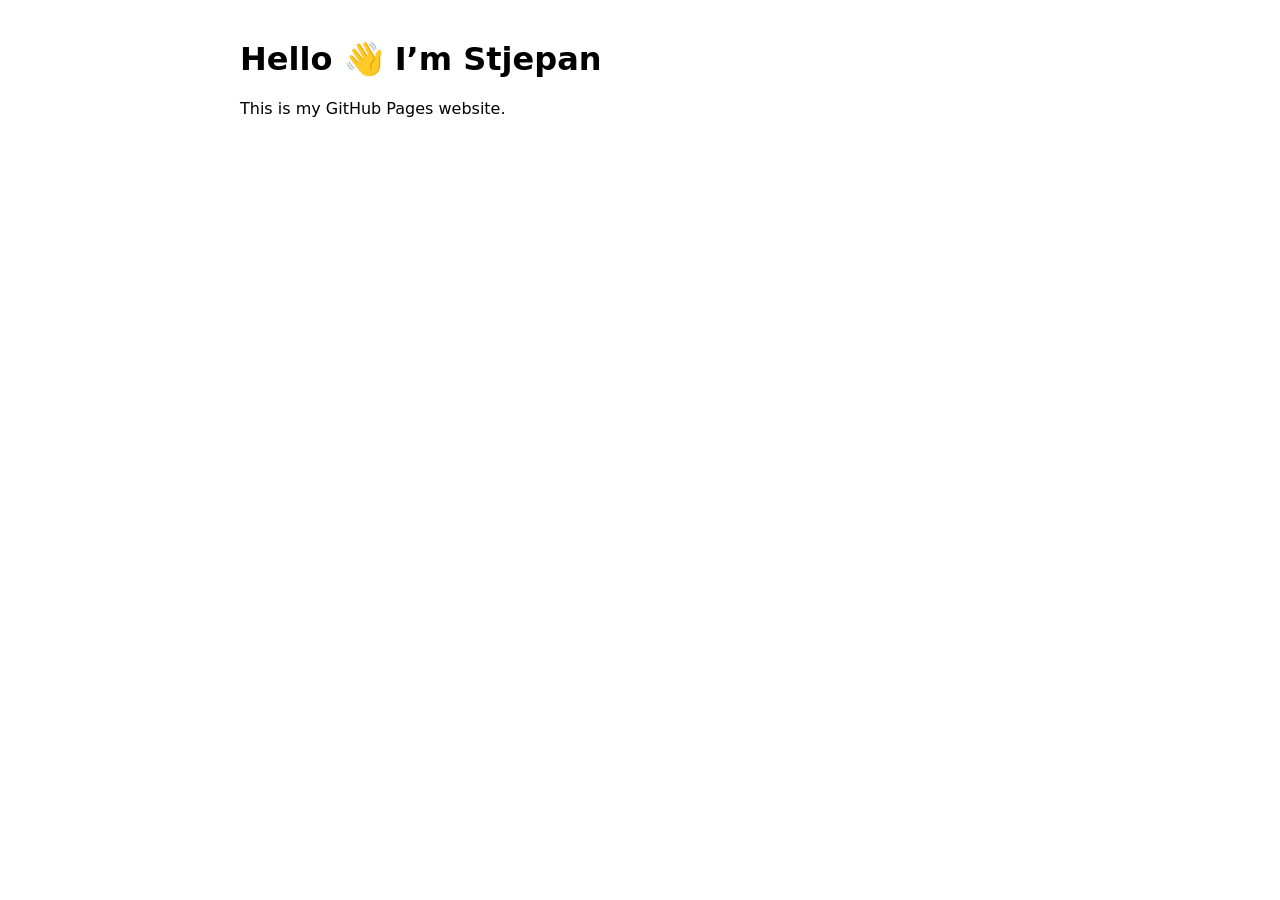
==== index.html @ a8e696cf "Create index.html" ====
<!doctype html>
<html>
<head>
  <meta charset="utf-8" />
  <meta name="viewport" content="width=device-width, initial-scale=1" />
  <title>stjepanpicek</title>
</head>
<body style="font-family:system-ui;max-width:800px;margin:40px auto;padding:0 16px;">
  <h1>Hello 👋 I’m Stjepan</h1>
  <p>This is my GitHub Pages website.</p>
</body>
</html>
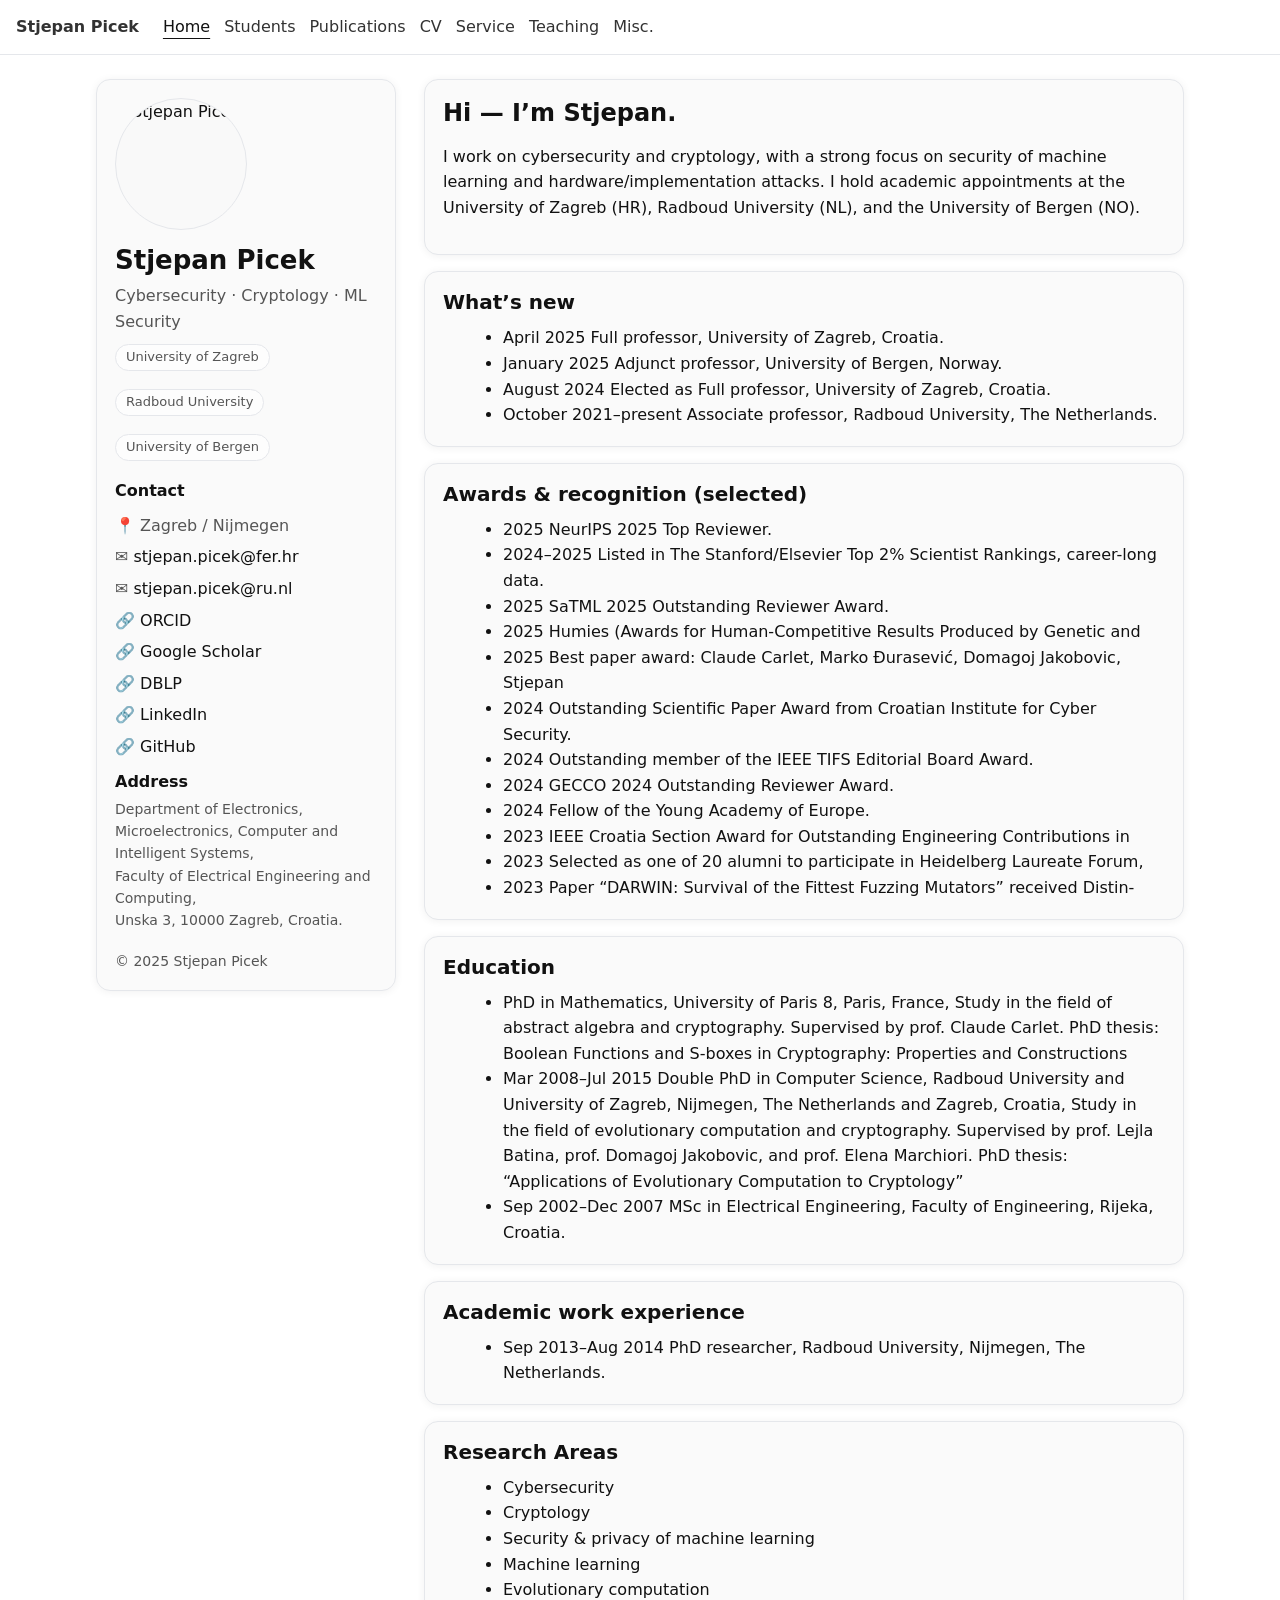
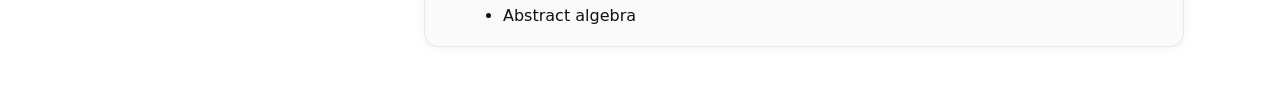
==== commit 8f438415: "Improved version" ====
--- a/index.html
+++ b/index.html
@@ -1,12 +1,117 @@
 <!doctype html>
-<html>
+<html lang="en">
 <head>
   <meta charset="utf-8" />
   <meta name="viewport" content="width=device-width, initial-scale=1" />
-  <title>stjepanpicek</title>
+  <title>Home · Stjepan Picek</title>
+  <link rel="stylesheet" href="/assets/style.css" />
 </head>
-<body style="font-family:system-ui;max-width:800px;margin:40px auto;padding:0 16px;">
-  <h1>Hello 👋 I’m Stjepan</h1>
-  <p>This is my GitHub Pages website.</p>
+<body>
+  <nav class="topnav">
+    <span class="brand"><a href="/" style="text-decoration:none;color:inherit;">Stjepan Picek</a></span>
+    <a class="active" href="/">Home</a>
+    <a class="" href="/students/">Students</a>
+    <a class="" href="/publications/">Publications</a>
+    <a class="" href="/cv/">CV</a>
+    <a class="" href="/service/">Service</a>
+    <a class="" href="/teaching/">Teaching</a>
+    <a class="" href="/misc/">Misc.</a>
+  </nav>
+
+  <div class="container">
+    <aside class="sidebar">
+      <img class="avatar" src="/assets/profile.png" alt="Stjepan Picek" />
+      <div class="name">Stjepan Picek</div>
+      <p class="subtitle">Cybersecurity · Cryptology · ML Security</p>
+
+      <div class="kv">
+        <span class="badge">University of Zagreb</span>
+        <span class="badge">Radboud University</span>
+        <span class="badge">University of Bergen</span>
+      </div>
+
+      <h3>Contact</h3>
+      <ul class="follow">
+        <li>📍 Zagreb / Nijmegen</li>
+        <li>✉️ <a href="mailto:stjepan.picek@fer.hr">stjepan.picek@fer.hr</a></li>
+        <li>✉️ <a href="mailto:stjepan.picek@ru.nl">stjepan.picek@ru.nl</a></li>
+        <li>🔗 <a href="https://orcid.org/0000-0001-7509-4337">ORCID</a></li>
+        <li>🔗 <a href="https://scholar.google.hr/citations?user=C1enS8IAAAAJ&hl=en">Google Scholar</a></li>
+        <li>🔗 <a href="https://dblp.org/pid/50/10230.html">DBLP</a></li>
+        <li>🔗 <a href="https://www.linkedin.com/in/stjepan-picek-88907ab8/">LinkedIn</a></li>
+        <li>🔗 <a href="https://github.com/stjepanpicek">GitHub</a></li>
+      </ul>
+
+      <h3>Address</h3>
+      <div class="small">
+        Department of Electronics, Microelectronics, Computer and Intelligent Systems,<br/>
+        Faculty of Electrical Engineering and Computing,<br/>
+        Unska 3, 10000 Zagreb, Croatia.
+      </div>
+
+      <div class="footer">© 2025 Stjepan Picek</div>
+    </aside>
+
+    <main class="main">
+      <section class="card">
+  <h1>Hi — I’m Stjepan.</h1>
+  <p>
+    I work on cybersecurity and cryptology, with a strong focus on security of machine learning and hardware/implementation attacks.
+    I hold academic appointments at the University of Zagreb (HR), Radboud University (NL), and the University of Bergen (NO).
+  </p>
+</section>
+<section class="card" id="whatsnew">
+  <h2>What’s new</h2>
+  <ul>
+  <li>April 2025 Full professor, University of Zagreb, Croatia.</li>
+  <li>January 2025 Adjunct professor, University of Bergen, Norway.</li>
+  <li>August 2024 Elected as Full professor, University of Zagreb, Croatia.</li>
+  <li>October 2021–present Associate professor, Radboud University, The Netherlands.</li>
+</ul>
+</section>
+<section class="card" id="awards">
+  <h2>Awards & recognition (selected)</h2>
+  <ul>
+  <li>2025 NeurIPS 2025 Top Reviewer.</li>
+  <li>2024–2025 Listed in The Stanford/Elsevier Top 2% Scientist Rankings, career-long data.</li>
+  <li>2025 SaTML 2025 Outstanding Reviewer Award.</li>
+  <li>2025 Humies (Awards for Human-Competitive Results Produced by Genetic and</li>
+  <li>2025 Best paper award: Claude Carlet, Marko Ðurasević, Domagoj Jakobovic, Stjepan</li>
+  <li>2024 Outstanding Scientific Paper Award from Croatian Institute for Cyber Security.</li>
+  <li>2024 Outstanding member of the IEEE TIFS Editorial Board Award.</li>
+  <li>2024 GECCO 2024 Outstanding Reviewer Award.</li>
+  <li>2024 Fellow of the Young Academy of Europe.</li>
+  <li>2023 IEEE Croatia Section Award for Outstanding Engineering Contributions in</li>
+  <li>2023 Selected as one of 20 alumni to participate in Heidelberg Laureate Forum,</li>
+  <li>2023 Paper “DARWIN: Survival of the Fittest Fuzzing Mutators” received Distin-</li>
+</ul>
+</section>
+<section class="card" id="education">
+  <h2>Education</h2>
+  <ul>
+  <li>PhD in Mathematics, University of Paris 8, Paris, France, Study in the field of abstract algebra and cryptography. Supervised by prof. Claude Carlet. PhD thesis: Boolean Functions and S-boxes in Cryptography: Properties and Constructions</li>
+  <li>Mar 2008–Jul 2015 Double PhD in Computer Science, Radboud University and University of Zagreb, Nijmegen, The Netherlands and Zagreb, Croatia, Study in the field of evolutionary computation and cryptography. Supervised by prof. Lejla Batina, prof. Domagoj Jakobovic, and prof. Elena Marchiori. PhD thesis: “Applications of Evolutionary Computation to Cryptology”</li>
+  <li>Sep 2002–Dec 2007 MSc in Electrical Engineering, Faculty of Engineering, Rijeka, Croatia.</li>
+</ul>
+</section>
+<section class="card" id="appointments">
+  <h2>Academic work experience</h2>
+  <ul>
+  <li>Sep 2013–Aug 2014 PhD researcher, Radboud University, Nijmegen, The Netherlands.</li>
+</ul>
+</section>
+<section class="card" id="research">
+  <h2>Research Areas</h2>
+  <ul>
+    <li>Cybersecurity</li>
+    <li>Cryptology</li>
+    <li>Security & privacy of machine learning</li>
+    <li>Machine learning</li>
+    <li>Evolutionary computation</li>
+    <li>Abstract algebra</li>
+  </ul>
+</section>
+    </main>
+  </div>
 </body>
 </html>
--- a/assets/style.css
+++ b/assets/style.css
@@ -0,0 +1,119 @@
+:root{
+  --bg:#ffffff;
+  --text:#111;
+  --muted:#555;
+  --border:#e5e7eb;
+  --link:#0b5fff;
+  --card:#fafafa;
+  --shadow:0 1px 8px rgba(0,0,0,.06);
+  --radius:14px;
+  --sidebar:300px;
+}
+@media (prefers-color-scheme: dark){
+  :root{
+    --bg:#0b0f14;
+    --text:#e8eef7;
+    --muted:#a8b3c5;
+    --border:#1f2a37;
+    --link:#6aa7ff;
+    --card:#0f1620;
+    --shadow:0 1px 10px rgba(0,0,0,.35);
+  }
+}
+*{box-sizing:border-box}
+html,body{height:100%}
+body{
+  margin:0;
+  font-family: system-ui, -apple-system, Segoe UI, Roboto, Arial, sans-serif;
+  background:var(--bg);
+  color:var(--text);
+  line-height:1.6;
+}
+a{color:var(--link); text-decoration:none}
+a:hover{text-decoration:underline}
+.container{
+  display:grid;
+  grid-template-columns: var(--sidebar) 1fr;
+  gap:28px;
+  max-width: 1120px;
+  margin: 0 auto;
+  padding: 24px 16px 48px;
+}
+@media (max-width: 900px){
+  .container{grid-template-columns:1fr; gap:16px}
+}
+.topnav{
+  display:flex;
+  flex-wrap:wrap;
+  gap:10px 14px;
+  padding: 14px 16px;
+  border-bottom:1px solid var(--border);
+  position:sticky;
+  top:0;
+  background: color-mix(in srgb, var(--bg) 92%, transparent);
+  backdrop-filter: blur(8px);
+  z-index:5;
+}
+.topnav .brand{font-weight:800; margin-right:10px}
+.topnav a{color:var(--text); opacity:.86}
+.topnav a.active{opacity:1; text-decoration:underline; text-underline-offset:6px}
+.sidebar{
+  position:sticky;
+  top:64px;
+  align-self:start;
+  padding:18px;
+  border:1px solid var(--border);
+  border-radius:var(--radius);
+  background:var(--card);
+  box-shadow: var(--shadow);
+}
+@media (max-width: 900px){
+  .sidebar{position:static}
+}
+.avatar{
+  width:132px;
+  height:132px;
+  border-radius:999px;
+  border:1px solid var(--border);
+  object-fit:cover;
+  display:block;
+  margin-bottom:10px;
+  background: color-mix(in srgb, var(--card) 70%, transparent);
+}
+.name{font-size:26px; font-weight:800; margin:6px 0 2px}
+.subtitle{color:var(--muted); margin:0 0 10px}
+.follow{list-style:none; padding:0; margin:12px 0 0;}
+.follow li{margin:6px 0; color:var(--muted)}
+.follow li a{color:var(--text)}
+.main{min-width:0}
+.card{
+  border:1px solid var(--border);
+  border-radius:var(--radius);
+  background:var(--card);
+  padding:18px;
+  box-shadow: var(--shadow);
+  margin: 0 0 16px;
+}
+h1,h2,h3{line-height:1.25}
+h1{margin:0 0 8px}
+h2{margin:0 0 10px; font-size:20px}
+h3{margin:12px 0 6px; font-size:16px}
+ul{margin:8px 0 0 20px}
+.small{color:var(--muted); font-size:14px}
+.footer{margin-top:18px; color:var(--muted); font-size:14px;}
+.badge{
+  display:inline-block;
+  padding:2px 10px;
+  border:1px solid var(--border);
+  border-radius:999px;
+  font-size:13px;
+  color:var(--muted);
+  margin: 0 8px 8px 0;
+}
+.kv{display:flex; flex-wrap:wrap; gap:10px}
+.kv .badge{background: color-mix(in srgb, var(--bg) 60%, transparent)}
+.pub-item{margin:10px 0}
+.pub-title{font-weight:700}
+.pub-meta{color:var(--muted); font-size:14px}
+.controls{display:flex; flex-wrap:wrap; gap:10px; align-items:center; margin: 10px 0 0}
+input,select{border:1px solid var(--border); border-radius:10px; padding:8px 10px; background:var(--bg); color:var(--text);}
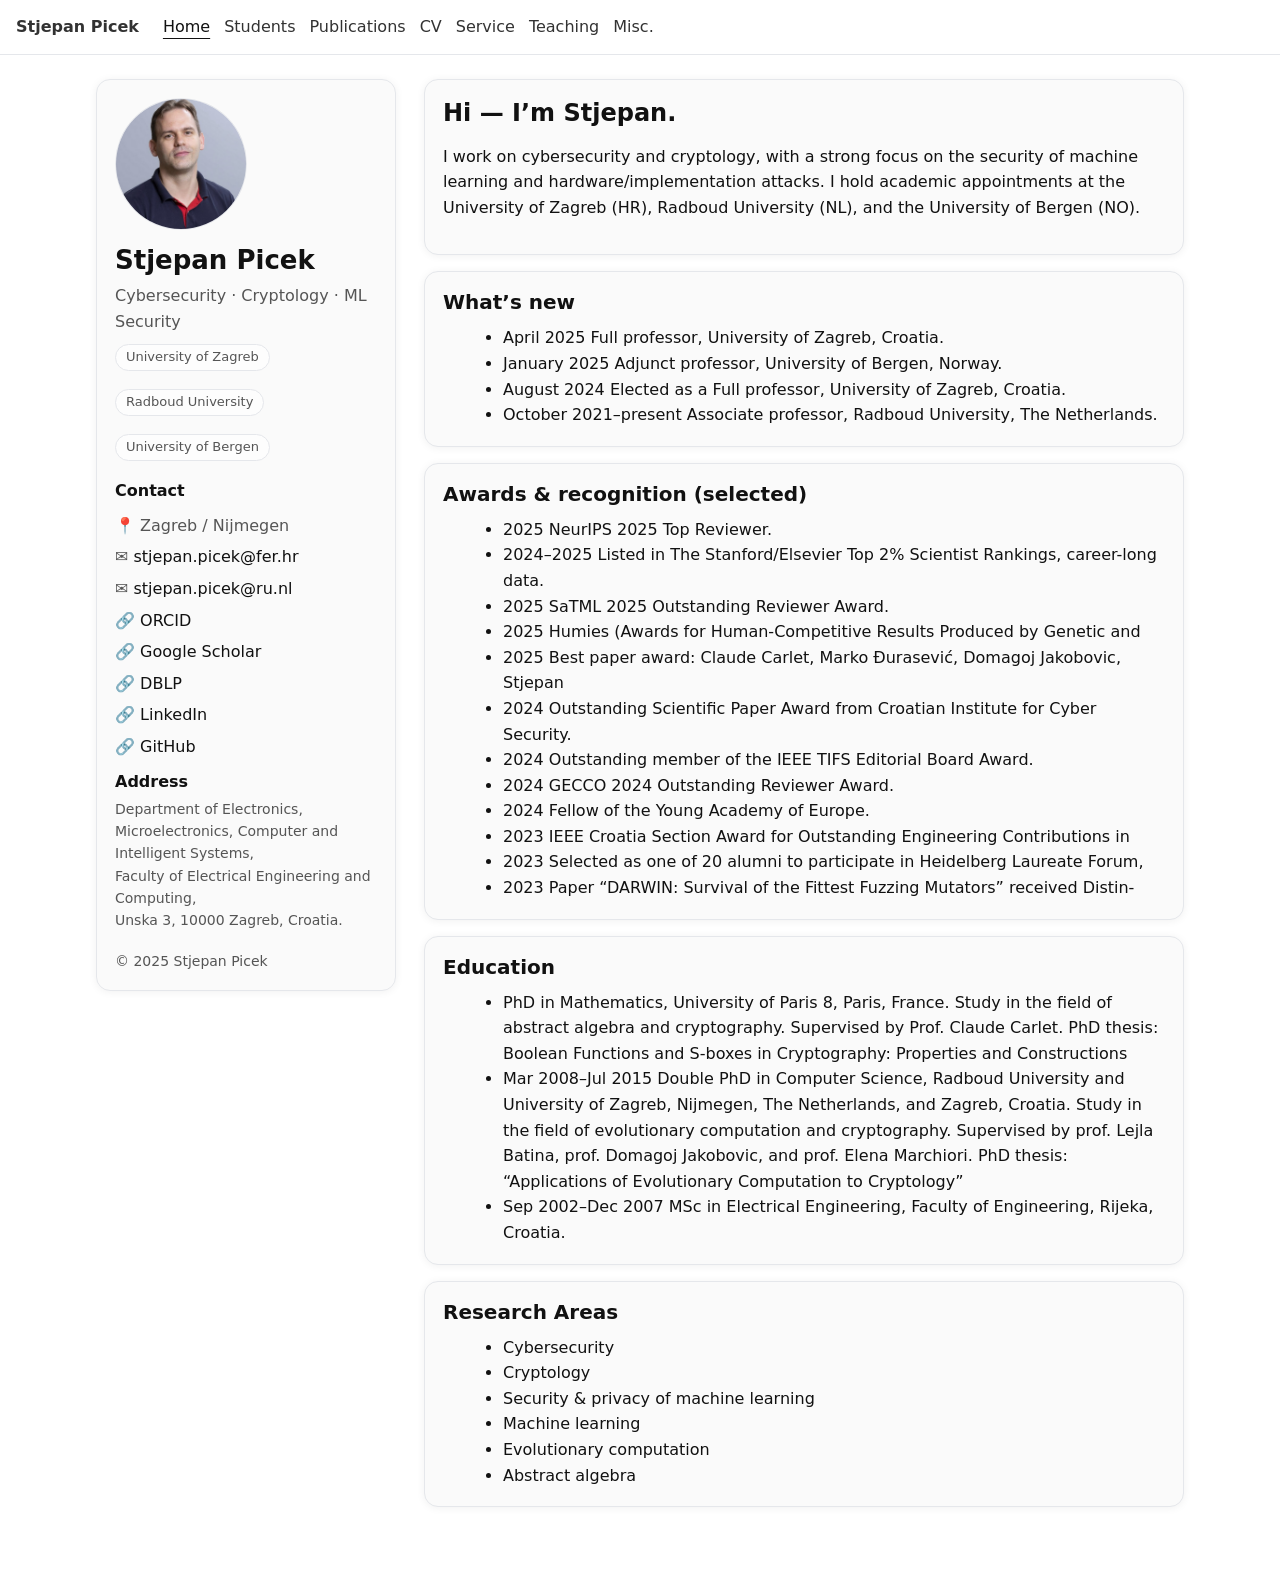
==== commit af68d2ab: "Update index.html" ====
--- a/index.html
+++ b/index.html
@@ -56,7 +56,7 @@
       <section class="card">
   <h1>Hi — I’m Stjepan.</h1>
   <p>
-    I work on cybersecurity and cryptology, with a strong focus on security of machine learning and hardware/implementation attacks.
+    I work on cybersecurity and cryptology, with a strong focus on the security of machine learning and hardware/implementation attacks.
     I hold academic appointments at the University of Zagreb (HR), Radboud University (NL), and the University of Bergen (NO).
   </p>
 </section>
@@ -65,7 +65,7 @@
   <ul>
   <li>April 2025 Full professor, University of Zagreb, Croatia.</li>
   <li>January 2025 Adjunct professor, University of Bergen, Norway.</li>
-  <li>August 2024 Elected as Full professor, University of Zagreb, Croatia.</li>
+  <li>August 2024 Elected as a Full professor, University of Zagreb, Croatia.</li>
   <li>October 2021–present Associate professor, Radboud University, The Netherlands.</li>
 </ul>
 </section>
@@ -89,15 +89,9 @@
 <section class="card" id="education">
   <h2>Education</h2>
   <ul>
-  <li>PhD in Mathematics, University of Paris 8, Paris, France, Study in the field of abstract algebra and cryptography. Supervised by prof. Claude Carlet. PhD thesis: Boolean Functions and S-boxes in Cryptography: Properties and Constructions</li>
-  <li>Mar 2008–Jul 2015 Double PhD in Computer Science, Radboud University and University of Zagreb, Nijmegen, The Netherlands and Zagreb, Croatia, Study in the field of evolutionary computation and cryptography. Supervised by prof. Lejla Batina, prof. Domagoj Jakobovic, and prof. Elena Marchiori. PhD thesis: “Applications of Evolutionary Computation to Cryptology”</li>
+  <li>PhD in Mathematics, University of Paris 8, Paris, France. Study in the field of abstract algebra and cryptography. Supervised by Prof. Claude Carlet. PhD thesis: Boolean Functions and S-boxes in Cryptography: Properties and Constructions</li>
+  <li>Mar 2008–Jul 2015 Double PhD in Computer Science, Radboud University and University of Zagreb, Nijmegen, The Netherlands, and Zagreb, Croatia. Study in the field of evolutionary computation and cryptography. Supervised by prof. Lejla Batina, prof. Domagoj Jakobovic, and prof. Elena Marchiori. PhD thesis: “Applications of Evolutionary Computation to Cryptology”</li>
   <li>Sep 2002–Dec 2007 MSc in Electrical Engineering, Faculty of Engineering, Rijeka, Croatia.</li>
-</ul>
-</section>
-<section class="card" id="appointments">
-  <h2>Academic work experience</h2>
-  <ul>
-  <li>Sep 2013–Aug 2014 PhD researcher, Radboud University, Nijmegen, The Netherlands.</li>
 </ul>
 </section>
 <section class="card" id="research">
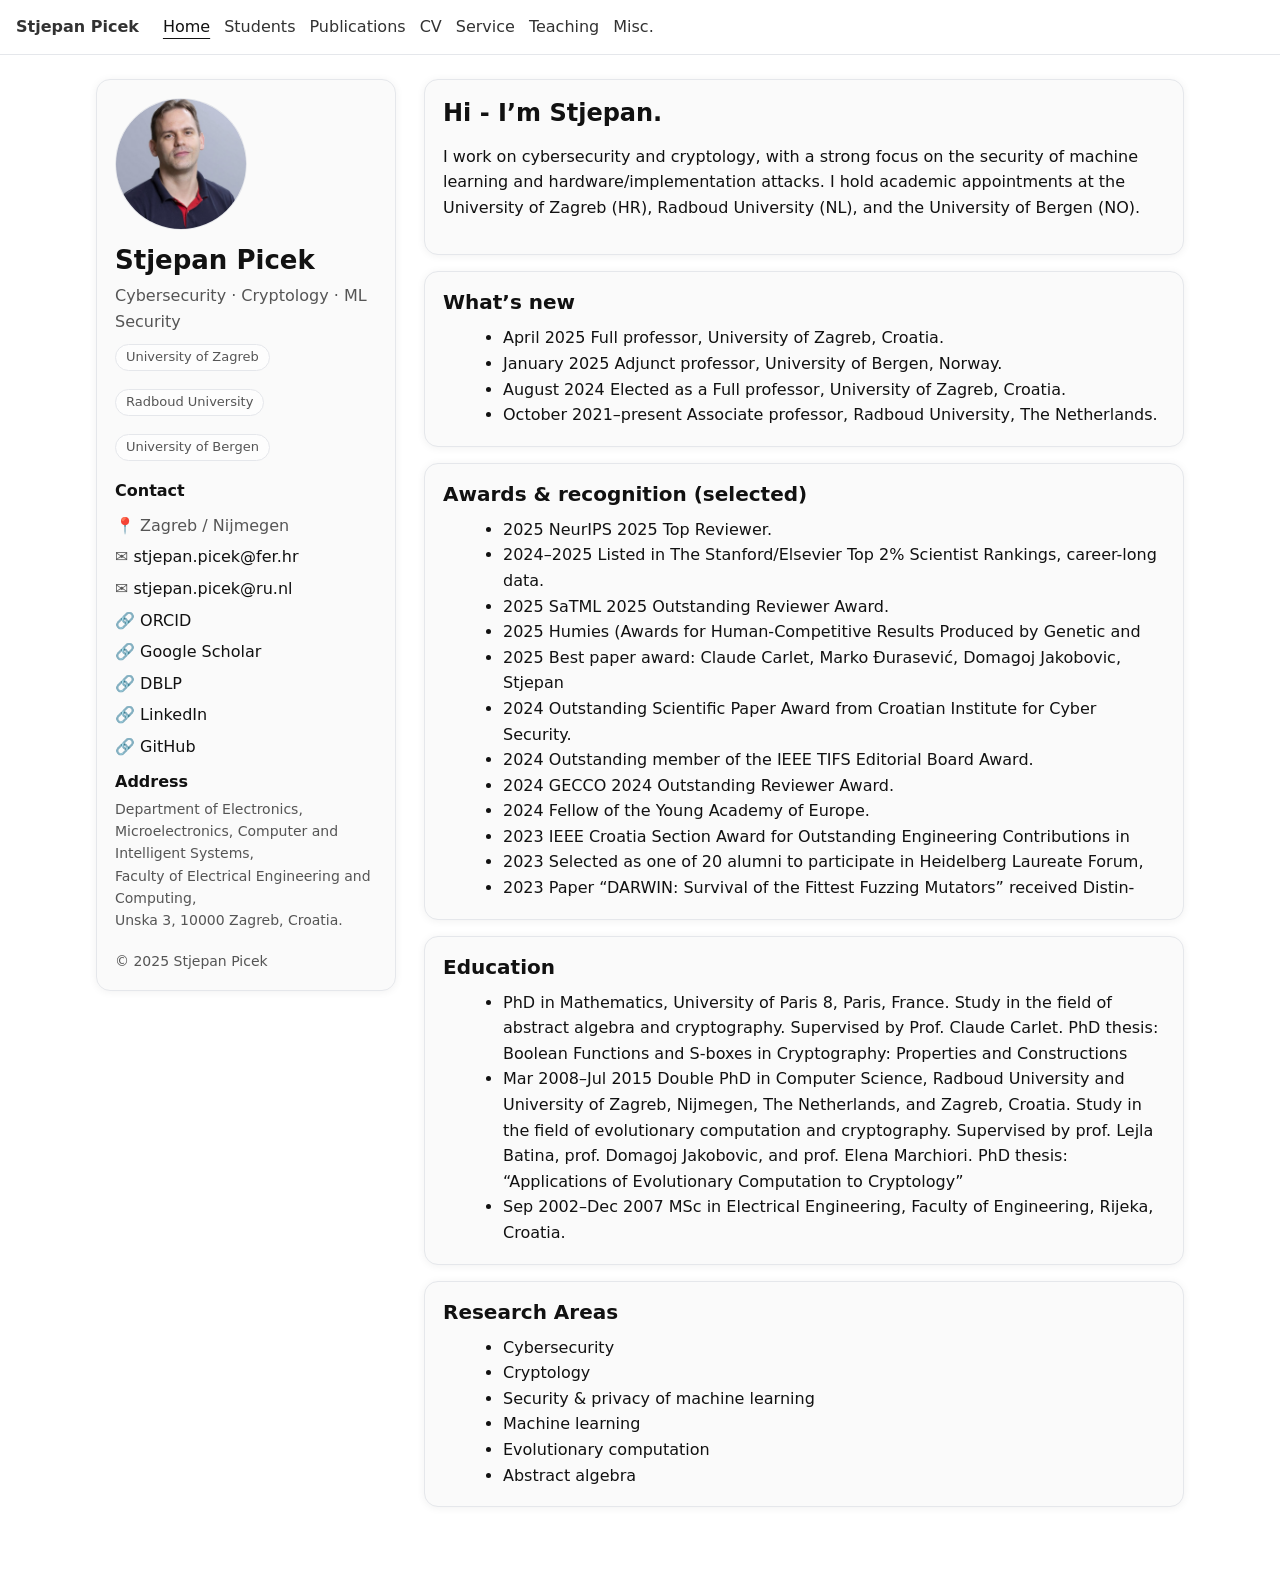
==== commit a6a3c805: "Update index.html" ====
--- a/index.html
+++ b/index.html
@@ -54,7 +54,7 @@
 
     <main class="main">
       <section class="card">
-  <h1>Hi — I’m Stjepan.</h1>
+  <h1>Hi - I’m Stjepan.</h1>
   <p>
     I work on cybersecurity and cryptology, with a strong focus on the security of machine learning and hardware/implementation attacks.
     I hold academic appointments at the University of Zagreb (HR), Radboud University (NL), and the University of Bergen (NO).
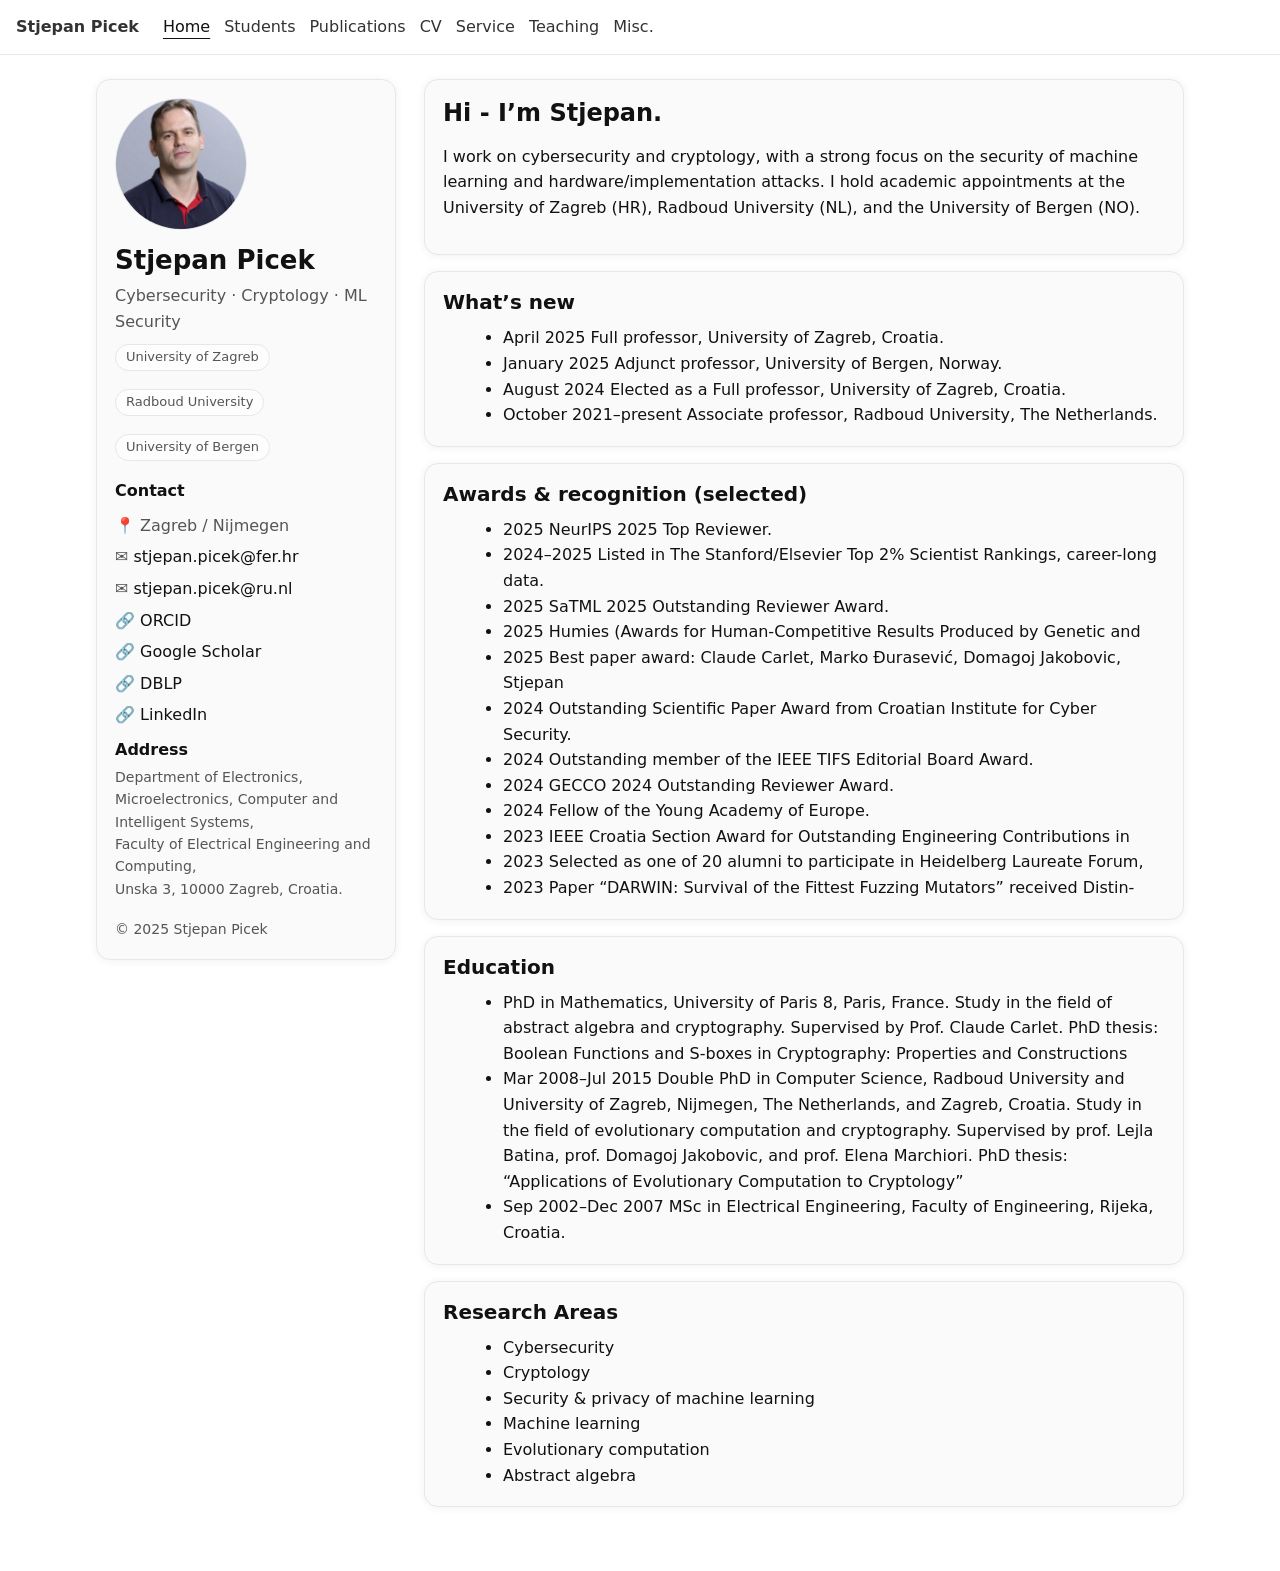
==== commit b654c0b8: "Update index.html" ====
--- a/index.html
+++ b/index.html
@@ -39,7 +39,6 @@
         <li>🔗 <a href="https://scholar.google.hr/citations?user=C1enS8IAAAAJ&hl=en">Google Scholar</a></li>
         <li>🔗 <a href="https://dblp.org/pid/50/10230.html">DBLP</a></li>
         <li>🔗 <a href="https://www.linkedin.com/in/stjepan-picek-88907ab8/">LinkedIn</a></li>
-        <li>🔗 <a href="https://github.com/stjepanpicek">GitHub</a></li>
       </ul>
 
       <h3>Address</h3>
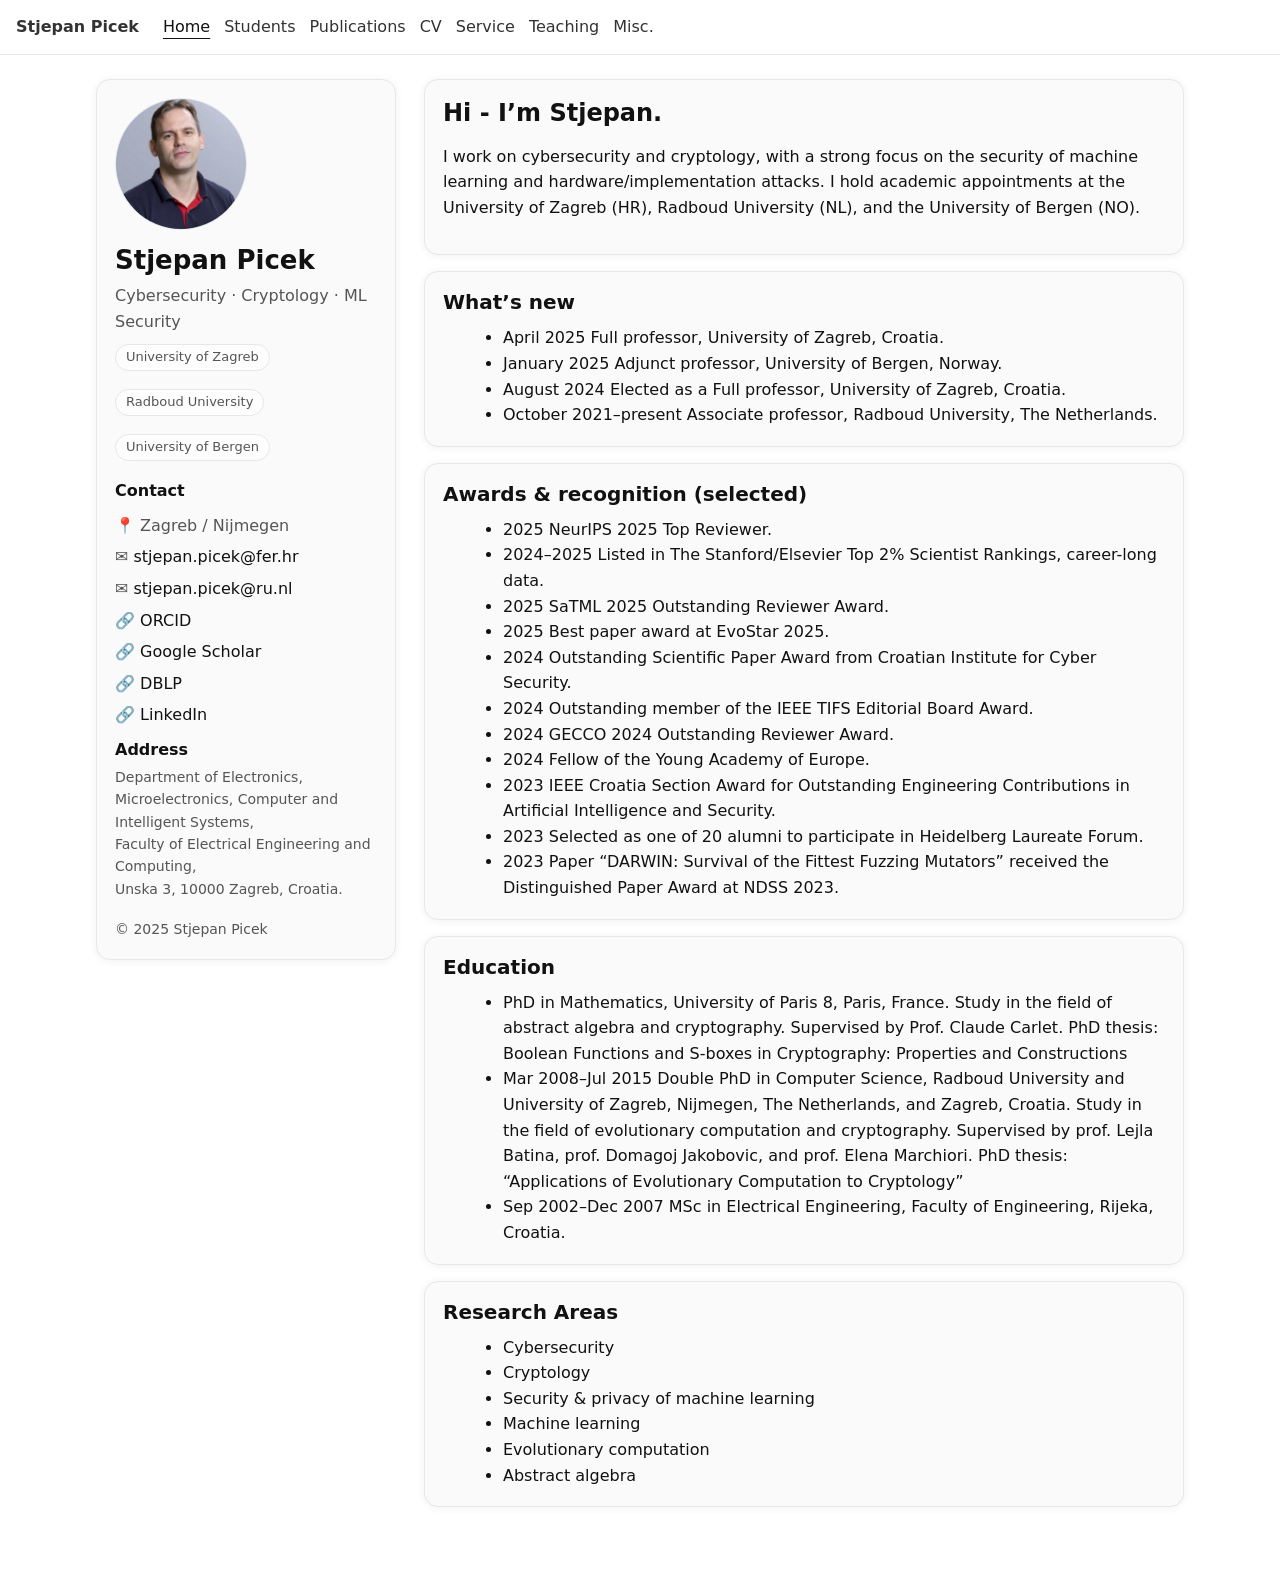
==== commit 7a0cfda2: "Update index.html" ====
--- a/index.html
+++ b/index.html
@@ -74,15 +74,14 @@
   <li>2025 NeurIPS 2025 Top Reviewer.</li>
   <li>2024–2025 Listed in The Stanford/Elsevier Top 2% Scientist Rankings, career-long data.</li>
   <li>2025 SaTML 2025 Outstanding Reviewer Award.</li>
-  <li>2025 Humies (Awards for Human-Competitive Results Produced by Genetic and</li>
-  <li>2025 Best paper award: Claude Carlet, Marko Ðurasević, Domagoj Jakobovic, Stjepan</li>
+  <li>2025 Best paper award at EvoStar 2025.</li>
   <li>2024 Outstanding Scientific Paper Award from Croatian Institute for Cyber Security.</li>
   <li>2024 Outstanding member of the IEEE TIFS Editorial Board Award.</li>
   <li>2024 GECCO 2024 Outstanding Reviewer Award.</li>
   <li>2024 Fellow of the Young Academy of Europe.</li>
-  <li>2023 IEEE Croatia Section Award for Outstanding Engineering Contributions in</li>
-  <li>2023 Selected as one of 20 alumni to participate in Heidelberg Laureate Forum,</li>
-  <li>2023 Paper “DARWIN: Survival of the Fittest Fuzzing Mutators” received Distin-</li>
+  <li>2023 IEEE Croatia Section Award for Outstanding Engineering Contributions in Artificial Intelligence and Security.</li>
+  <li>2023 Selected as one of 20 alumni to participate in Heidelberg Laureate Forum.</li>
+  <li>2023 Paper “DARWIN: Survival of the Fittest Fuzzing Mutators” received the Distinguished Paper Award at NDSS 2023.</li>
 </ul>
 </section>
 <section class="card" id="education">
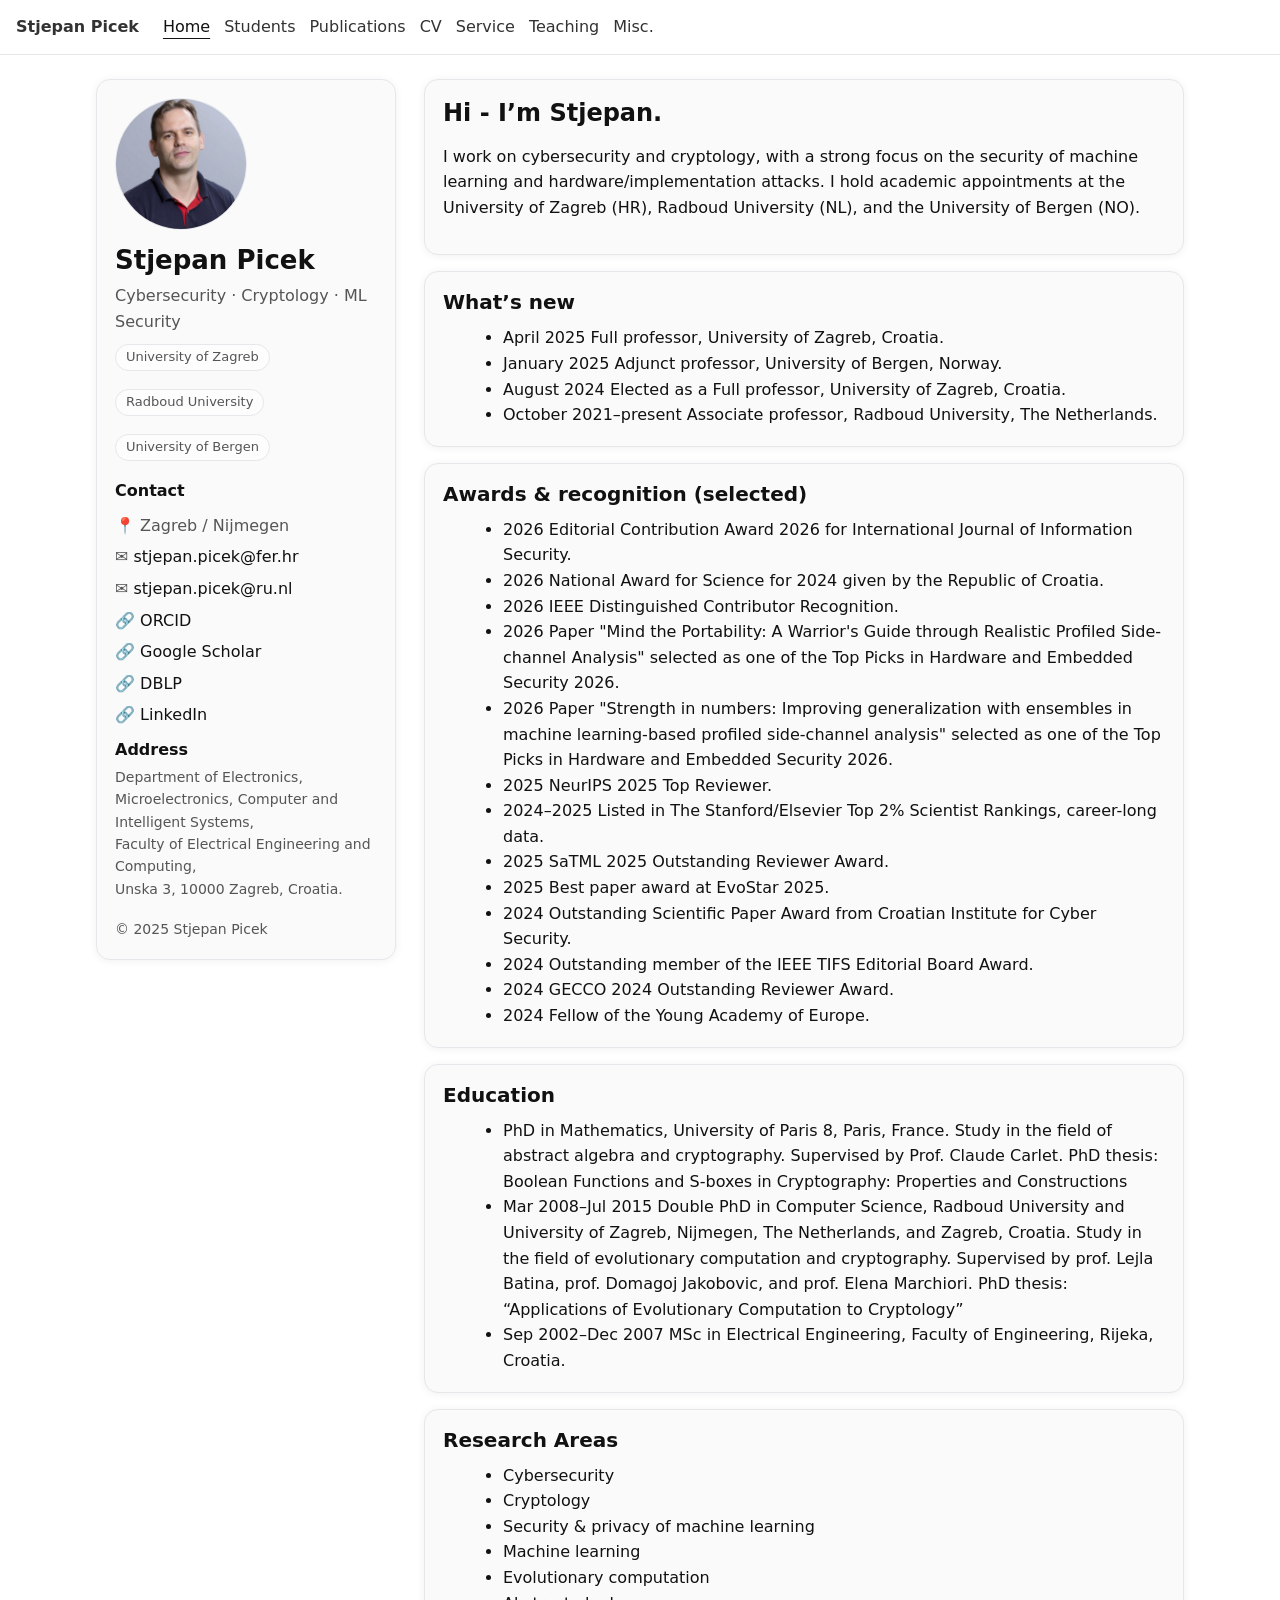
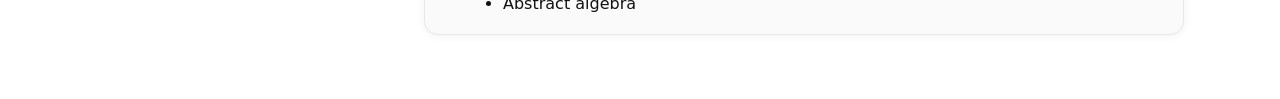
==== commit 02b66893: "Update index.html New awards" ====
--- a/index.html
+++ b/index.html
@@ -71,6 +71,12 @@
 <section class="card" id="awards">
   <h2>Awards & recognition (selected)</h2>
   <ul>
+    <li> 2026 Editorial Contribution Award 2026 for International Journal of Information Security.</li>
+<li>2026 National Award for Science for 2024 given by the Republic of Croatia.</li>
+<li> 2026 IEEE Distinguished Contributor Recognition.</li>
+<li>2026 Paper "Mind the Portability: A Warrior's Guide through Realistic Profiled Side-channel Analysis" selected as one of the Top Picks in Hardware and Embedded Security 2026.</li>
+<li>2026 Paper "Strength in numbers: Improving generalization with ensembles in machine learning-based profiled side-channel analysis" selected as one of the Top Picks in Hardware and Embedded Security 2026.</li>
+
   <li>2025 NeurIPS 2025 Top Reviewer.</li>
   <li>2024–2025 Listed in The Stanford/Elsevier Top 2% Scientist Rankings, career-long data.</li>
   <li>2025 SaTML 2025 Outstanding Reviewer Award.</li>
@@ -79,9 +85,6 @@
   <li>2024 Outstanding member of the IEEE TIFS Editorial Board Award.</li>
   <li>2024 GECCO 2024 Outstanding Reviewer Award.</li>
   <li>2024 Fellow of the Young Academy of Europe.</li>
-  <li>2023 IEEE Croatia Section Award for Outstanding Engineering Contributions in Artificial Intelligence and Security.</li>
-  <li>2023 Selected as one of 20 alumni to participate in Heidelberg Laureate Forum.</li>
-  <li>2023 Paper “DARWIN: Survival of the Fittest Fuzzing Mutators” received the Distinguished Paper Award at NDSS 2023.</li>
 </ul>
 </section>
 <section class="card" id="education">
